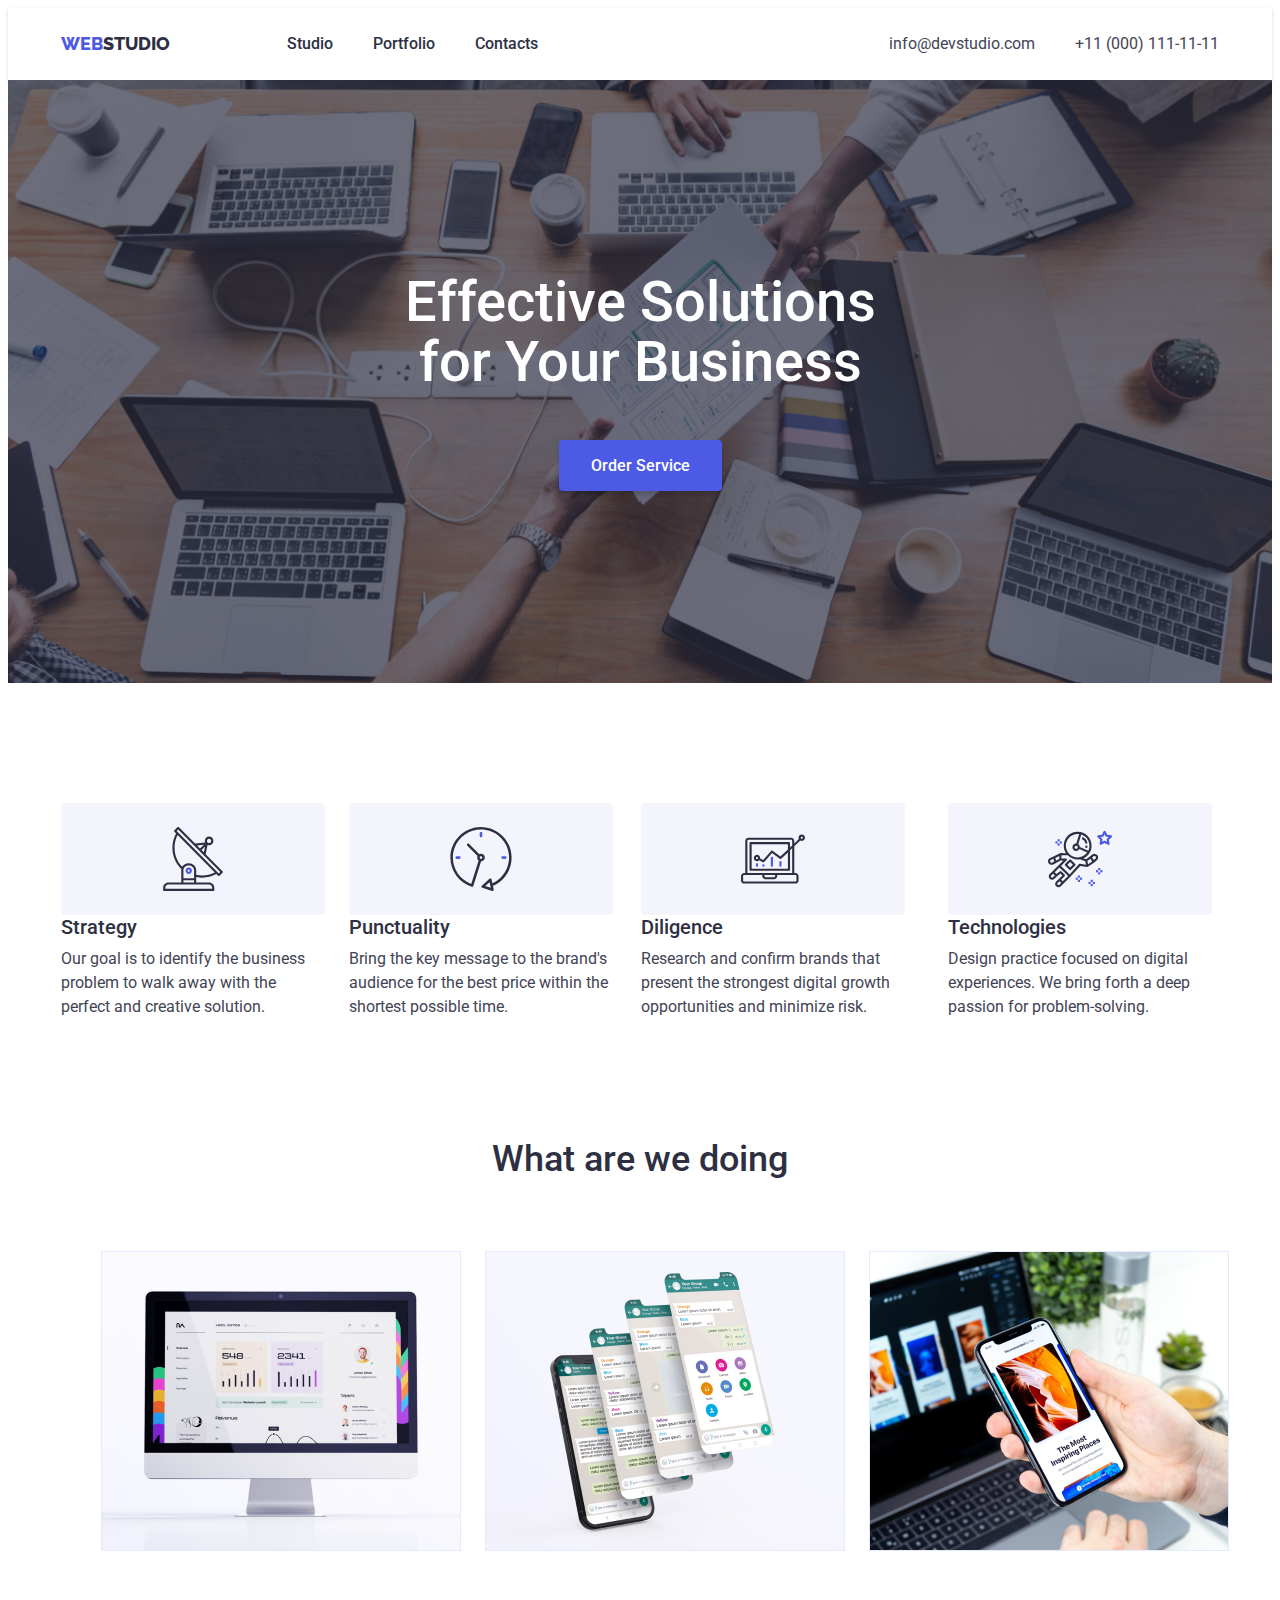
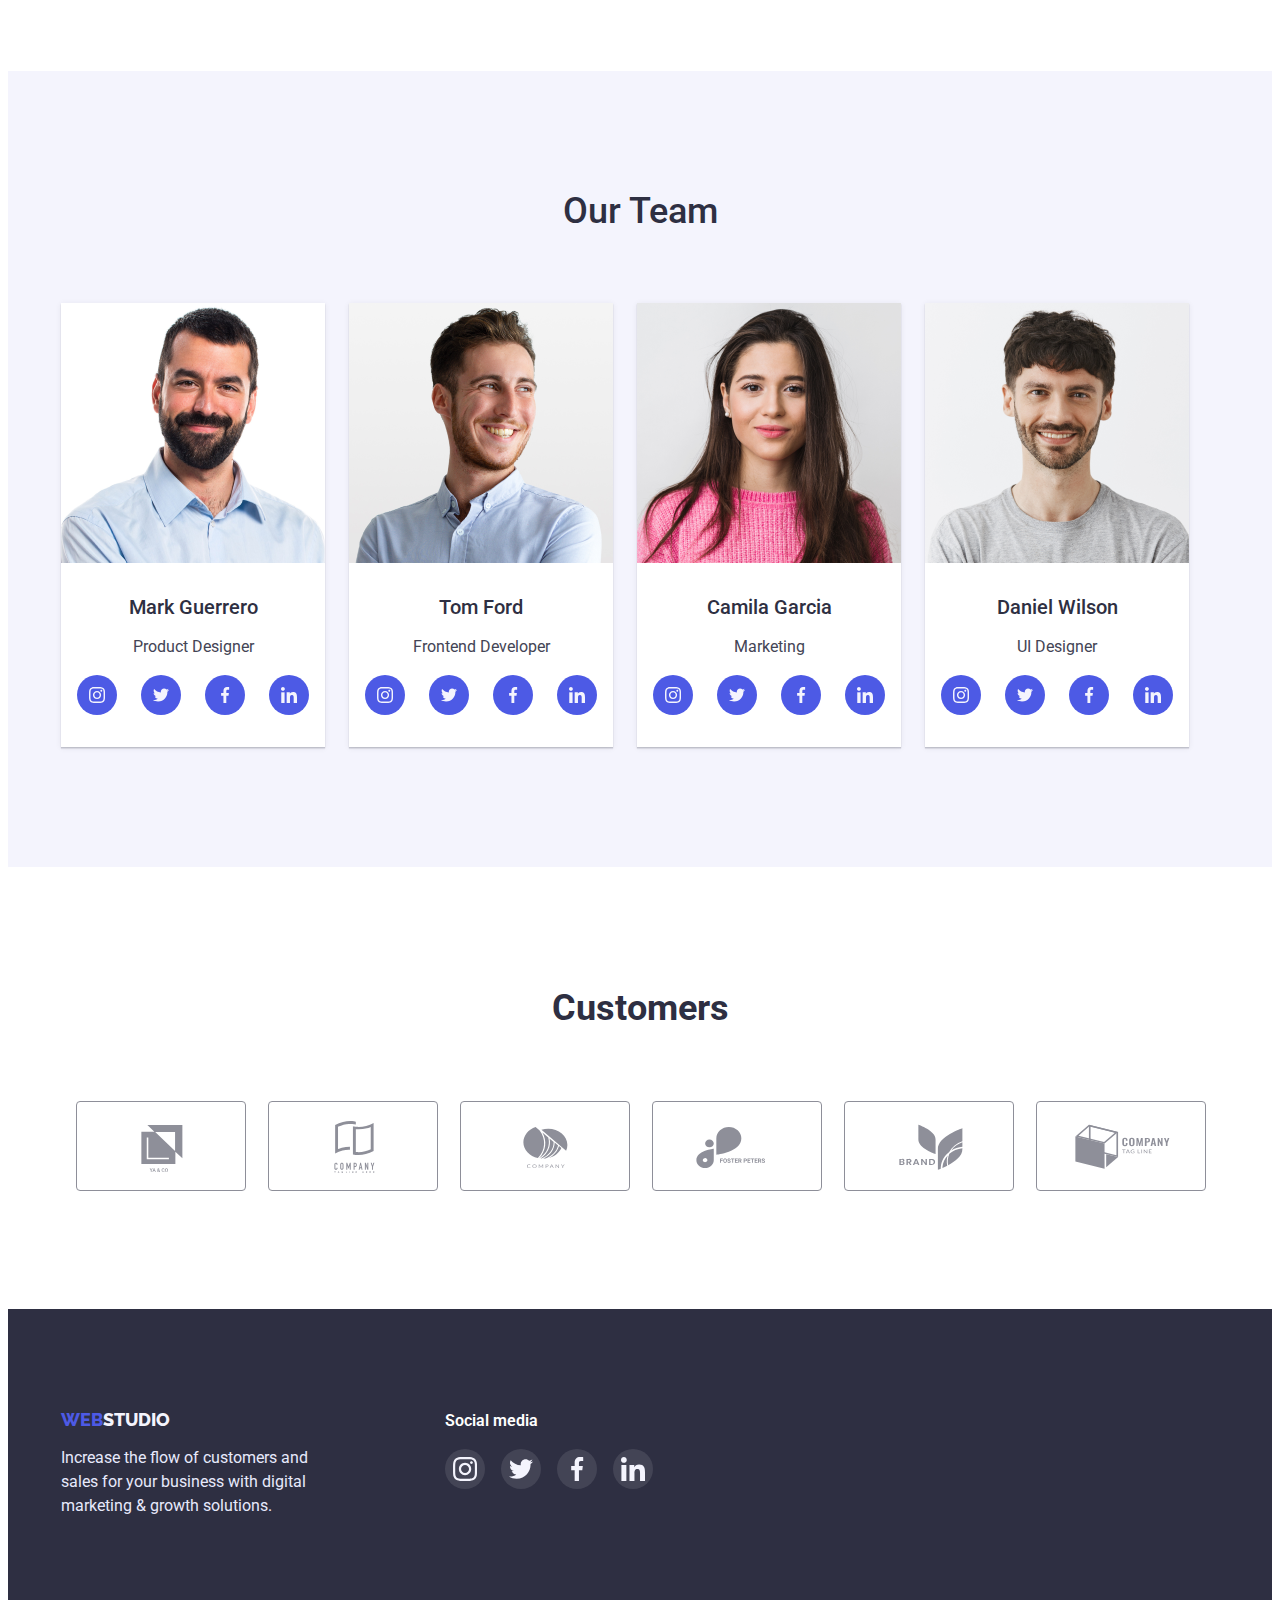
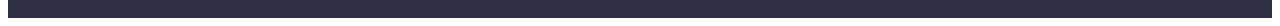
==== index.html @ 71800746 "1" ====
<!DOCTYPE html>
<html lang="en">
<head>
    <meta charset="UTF-8">
    <meta http-equiv="X-UA-Compatible" content="IE=edge">
    <meta name="viewport" content="width=device-width, initial-scale=1.0">
    <title>Module-1</title>
    <link rel="stylesheet" href="https://cdnjs.cloudflare.com/ajax/libs/modern-normalize/1.1.0/modern-normalize.min.css"
       integrity="sha512-wpPYUAdjBVSE4KJnH1VR1HeZfpl1ub8YT/NKx4PuQ5NmX2tKuGu6U/JRp5y+Y8XG2tV+wKQpNHVUX03MfMFn9Q=="
       crossorigin="anonymous" referrerpolicy="no-referrer" />
    <link rel="preconnect" href="https://fonts.googleapis.com">
    <link rel="preconnect" href="https://fonts.gstatic.com" crossorigin>
    <link href="https://fonts.googleapis.com/css2?family=Raleway:wght@800&family=Roboto:wght@400;500;700;900&display=swap"rel="stylesheet">
    <link rel="stylesheet" href="css/styles.css">
</head>
<body>
    <header class="header">
        <div class="container">
        <nav>
            <a class="header-logo link" href="/"><span class="web">WEB</span>STUDIO</a>
            <ul>
                <li class="list-none header-list"><a class="header-pages link" href="index.html">Studio</a></li>
                <li class="list-none header-list"><a class="header-pages link" href="portfolio.html">Portfolio</a></li>
                <li class="list-none header-list"><a class="header-pages link" href="/">Contacts</a></li>
            </ul>
        </nav>
        
        <ul>
            <li class="list-none header-list">
                <a class="header-info link" href="mailto:info@devstudio.com">info@devstudio.com</a>
            </li>
            <li class="list-none header-list">
                <a class="header-info link" href="tel:+11(000)1111111">+11 (000) 111-11-11</a>
            </li>
        </ul>
        </div>
    </header>

    <main>

        <!-- section-1 -->

        <section class="section-one">
            <div class="container">
            <h1 class="section-one-title">Effective Solutions <br> for Your Business</h1>
            <button class="section-one-btn" type="button">Order Service</button>
            </div>
        </section>

        <!-- section-2 -->

        <section class="section-two">
            <div class="container">
            <!-- <h2>section-2</h2> -->
            <ul class="sctn-prof-list">
                <li class="list-none sctn-prof">
                    <div class="section-two-svg-list">
                            <svg class="section-two-svg">
                                <use href="./images/section-two-svg.svg#icon-antenna"></use>
                            </svg>
                    </div>
                    <h3 class="section-two-puncts">Strategy</h3>
                    <p class="section-two-info">Our goal is to identify the business
                    problem to walk away with the perfect and creative solution.</p>
                </li>
                <li class="list-none sctn-prof">
                    <div class="section-two-svg-list">
                            <svg class="section-two-svg">
                                <use href="./images/section-two-svg.svg#icon-clock"></use>
                            </svg>
                    </div>
                    <h3 class="section-two-puncts">Punctuality</h3>
                    <p class="section-two-info">Bring the key message to the brand's audience for the best price within the shortest possible time.
                    </p>
                </li>
                <li class="list-none sctn-prof">
                    <div class="section-two-svg-list">
                            <svg class="section-two-svg">
                                <use href="./images/section-two-svg.svg#icon-diagram"></use>
                            </svg>
                    </div>
                    <h3 class="section-two-puncts">Diligence</h3>
                    <p class="section-two-info">Research and confirm brands that present the strongest digital growth opportunities and minimize risk.</p>                  
                </li>
                <li class="list-none sctn-prof">
                    <div class="section-two-svg-list">
                            <svg class="section-two-svg">
                                <use href="./images/section-two-svg.svg#icon-astronaut"></use>
                            </svg>
                    </div>
                    <h3 class="section-two-puncts">Technologies</h3>
                    <p class="section-two-info">Design practice focused on digital experiences. We bring forth a deep passion for problem-solving.</p>
                </li>
            </ul>
            </div>
        </section>

        <!-- section-3 -->

        <section class="section-three">
            <div class="container">
            <h2 class="section-three-title">What are we doing</h2>
            <ul class="photos-three">
                <li class="list-none margin-three">
                    <img class="section-three-photo" width="360" height="300" src="./images/photo-1.jpg" alt="computer.jpg">
                </li>
                <li class="list-none margin-three">
                    <img class="section-three-photo" width="360" height="300" src="./images/photo-2.jpg" alt="phone.jpg">
                </li>
                <li class="list-none margin-three">
                    <img class="section-three-photo" width="360" height="300" src="./images/photo-3.jpg" alt="phone.jpg">
                </li>
            </ul>
            </div>
        </section>

        <!-- section-4 -->

        <section class="section-four">
            <div class="container">
            <h2 class="section-four-title">Our Team</h2>
            <ul class="photos-four">
                <li class="list-none margin-four">
                    <img class="section-four-photo" width="264" height="260" src="./images/person-1.jpg" alt="Product Designer.jpg">
                    <div class="photo-text">
                    <h3 class="section-four-name">Mark Guerrero</h3>
                    <p class="section-four-prof">Product Designer</p>
                    <ul class="person-soc-list">
                        <li class="person-soc-item list-none">
                            <a href="#" class="person-soc-link">
                            <svg class="person-svg">
                                <use href="./images/icons-team.svg#icon-instagram"></use>
                            </svg>
                            </a>
                        </li>
                        <li class="person-soc-item list-none">
                            <a href="#" class="person-soc-link">
                                <svg class="person-svg">
                                    <use href="./images/icons-team.svg#icon-twitter"></use>
                                </svg>
                            </a>
                        </li>
                        <li class="person-soc-item list-none">
                            <a href="#" class="person-soc-link">
                                <svg class="person-svg">
                                    <use href="./images/icons-team.svg#icon-facebook"></use>
                                </svg>
                            </a>
                        </li>
                        <li class="person-soc-item list-none">
                            <a href="#" class="person-soc-link">
                                <svg class="person-svg">
                                    <use href="./images/icons-team.svg#icon-linkedin"></use>
                                </svg>
                            </a>
                        </li>
                    </ul>
                    </div>
                </li>
                <li class="list-none margin-four">
                    <img class="section-four-photo" width="264" height="260" src="./images/person-2.jpg" alt="Frontend Developer.jpg">
                    <div class="photo-text">
                    <h3 class="section-four-name">Tom Ford</h3>
                    <p class="section-four-prof">Frontend Developer</p>
                    <ul class="person-soc-list">
                        <li class="person-soc-item list-none">
                            <a href="#" class="person-soc-link">
                                <svg class="person-svg">
                                    <use href="./images/icons-team.svg#icon-instagram"></use>
                                </svg>
                            </a>
                        </li>
                        <li class="person-soc-item list-none">
                            <a href="#" class="person-soc-link">
                                <svg class="person-svg">
                                    <use href="./images/icons-team.svg#icon-twitter"></use>
                                </svg>
                            </a>
                        </li>
                        <li class="person-soc-item list-none">
                            <a href="#" class="person-soc-link">
                                <svg class="person-svg">
                                    <use href="./images/icons-team.svg#icon-facebook"></use>
                                </svg>
                            </a>
                        </li>
                        <li class="person-soc-item list-none">
                            <a href="#" class="person-soc-link">
                                <svg class="person-svg">
                                    <use href="./images/icons-team.svg#icon-linkedin"></use>
                                </svg>
                            </a>
                        </li>
                    </ul>
                    </div>
                </li>
                <li class="list-none margin-four">
                    <img class="section-four-photo" width="264" height="260" src="./images/person-3.jpg" alt="Marketing.jpg">
                    <div class="photo-text">
                    <h3 class="section-four-name">Camila Garcia</h3>
                    <p class="section-four-prof">Marketing</p>
                    <ul class="person-soc-list">
                        <li class="person-soc-item list-none">
                            <a href="#" class="person-soc-link">
                                <svg class="person-svg">
                                    <use href="./images/icons-team.svg#icon-instagram"></use>
                                </svg>
                            </a>
                        </li>
                        <li class="person-soc-item list-none">
                            <a href="#" class="person-soc-link">
                                <svg class="person-svg">
                                    <use href="./images/icons-team.svg#icon-twitter"></use>
                                </svg>
                            </a>
                        </li>
                        <li class="person-soc-item list-none">
                            <a href="#" class="person-soc-link">
                                <svg class="person-svg">
                                    <use href="./images/icons-team.svg#icon-facebook"></use>
                                </svg>
                            </a>
                        </li>
                        <li class="person-soc-item list-none">
                            <a href="#" class="person-soc-link">
                                <svg class="person-svg">
                                    <use href="./images/icons-team.svg#icon-linkedin"></use>
                                </svg>
                            </a>
                        </li>
                    </ul>
                    </div>
                </li>
                <li class="list-none margin-four">
                    <img class="section-four-photo" width="264" height="260" src="./images/person-4.jpg" alt="UI Designer.jpg">
                    <div class="photo-text">
                    <h3 class="section-four-name">Daniel Wilson</h3>
                    <p class="section-four-prof">UI Designer</p>
                    <ul class="person-soc-list">
                        <li class="person-soc-item list-none">
                            <a href="#" class="person-soc-link">
                                <svg class="person-svg">
                                    <use href="./images/icons-team.svg#icon-instagram"></use>
                                </svg>
                            </a>
                        </li>
                        <li class="person-soc-item list-none">
                            <a href="#" class="person-soc-link">
                                <svg class="person-svg">
                                    <use href="./images/icons-team.svg#icon-twitter"></use>
                                </svg>
                            </a>
                        </li>
                        <li class="person-soc-item list-none">
                            <a href="#" class="person-soc-link">
                                <svg class="person-svg">
                                    <use href="./images/icons-team.svg#icon-facebook"></use>
                                </svg>
                            </a>
                        </li>
                        <li class="person-soc-item list-none">
                            <a href="#" class="person-soc-link">
                                <svg class="person-svg">
                                    <use href="./images/icons-team.svg#icon-linkedin"></use>
                                </svg>
                            </a>
                        </li>
                    </ul>
                    </div>
                </li>
            </ul>
            </div>
        </section>

        <!-- Section Customers-->

        <section class="sctn-customers">
            <div class="container">
            <h2 class="customers-name">Customers</h2>
                <ul class="customers-list">
                    <li class="customers-item list-none">
                        <a href="#" class="custom-link">
                        <svg class="custom-svg">
                            <use href="./images/customers.svg#icon-Logo-one"></use>
                        </svg>
                        </a>
                    </li>
                    <li class="customers-item list-none">
                        <a href="#" class="custom-link">
                        <svg class="custom-svg">
                            <use href="./images/customers.svg#icon-Logo-two"></use>
                        </svg>
                        </a>
                    </li>
                    <li class="customers-item list-none">
                        <a href="#" class="custom-link">
                        <svg class="custom-svg">
                            <use href="./images/customers.svg#icon-Logo-three" class="asd"></use>
                        </svg>
                        </a>
                    </li>
                    <li class="customers-item list-none">
                        <a href="#" class="custom-link">
                        <svg class="custom-svg">
                            <use href="./images/customers.svg#icon-Logo-four"></use>
                        </svg>
                        </a>
                    </li>
                    <li class="customers-item list-none">
                        <a href="#" class="custom-link">
                        <svg class="custom-svg">
                            <use href="./images/customers.svg#icon-Logo-five"></use>
                        </svg>
                        </a>
                    </li>
                    <li class="customers-item list-none">
                        <a href="#" class="custom-link">
                        <svg class="custom-svg">
                            <use href="./images/customers.svg#icon-Logo-six"></use>
                        </svg>
                        </a>
                    </li>
                </ul>
                </div>
        </section>
     
    </main>

    <footer class="footer">
        <div class="container footer-wraper">
            <div class="foot-logo">
                <a class="footer-logo link" href="/"><span class="footer-web">WEB</span>STUDIO</a>
                <p class="footer-info">Increase the flow of customers and sales for your business with digital marketing & growth
                solutions.</p>
            </div>

            <div class="footer-social-media">
                <p class="footer-soc-name">Social media</p>
                <ul class="footer-soc-list">
                    <li class="footer-soc-item list-none">
                        <a href="#" class="footer-soc-link">
                            <svg class="footer-svg">
                                <use href="./images/icons-team.svg#icon-instagram"></use>
                            </svg>
                        </a>
                    </li>
                    <li class="footer-soc-item list-none">
                        <a href="#" class="footer-soc-link">
                            <svg class="footer-svg">
                                <use href="./images/icons-team.svg#icon-twitter"></use>
                            </svg>
                        </a>
                    </li>
                    <li class="footer-soc-item list-none">
                        <a href="#" class="footer-soc-link">
                            <svg class="footer-svg">
                                <use href="./images/icons-team.svg#icon-facebook"></use>
                            </svg>
                        </a>
                    </li>
                    <li class="footer-soc-item list-none">
                        <a href="#" class="footer-soc-link">
                            <svg class="footer-svg">
                                <use href="./images/icons-team.svg#icon-linkedin"></use>
                            </svg>
                        </a>
                    </li>
                </ul>
            </div>        
        </div>
    </footer>

</body>
</html>
---- css/styles.css ----
:root {
    --white-color: #FFFFFF;
    --gray-color: #2E2F42;
    --bage-color: #E7E9FC;
    --blue-color: #4D5AE5;
}

body {
    font-family: 'Roboto', sans-serif;
    background: var(--white-color);
}

.list-none {
    list-style: none;
}

.link {
    text-decoration: none;
}

.container {
    max-width: 1158px;
    margin: 0 auto;
    padding-right: 15px;
    padding-left: 15px;
}

/*_______Header________*/

.header {
    box-shadow: 0px 2px 1px rgba(46, 47, 66, 0.08), 0px 1px 1px rgba(46, 47, 66, 0.16), 0px 1px 6px rgba(46, 47, 66, 0.08);
}

.header .container {
    display: flex;
    align-items: center;
    justify-content: space-between;
}

.header nav,
.header ul {
    display: flex;
    align-items: center;
}

.header-logo {
    font-family: 'Raleway';
    font-weight: 800;
    font-size: 18px;
    line-height: calc(24 / 18);
    color: var(--gray-color);
    padding-top: 24px;
    padding-bottom: 24px;
    margin-right: 77px;
}

.web {
    font-family: 'Raleway';
    font-weight: 800;
    font-size: 18px;
    line-height: calc(24 / 18);
    color: var(--blue-color);
}

.header-pages {
    font-weight: 500;
    font-size: 16px;
    line-height: calc(24 / 16);
    color: var(--gray-color);
    padding-top: 24px;
    padding-bottom: 24px;
}

.header-pages:hover {
    color: #434455;
}

.header-pages:focus {
    color: var(--blue-color);
}

.header-info {
    font-size: 16px;
    line-height: calc(24 / 16);
    color: #434455;
    padding-top: 24px;
    padding-bottom: 24px;
}

.header-info:hover {
    color: var(--blue-color);
}

.header-info:focus {
    color: var(--blue-color);
}

.header-list {
    margin-right: 40px;
}

.header-list:last-child {
    margin-right: 0;
}

/*_______Section-1________*/

.section-one {
    max-width: 1440px;   
    background-color: var(--gray-color);
    background-image: linear-gradient(rgba(46,47,66,0.7),rgba(46, 47, 66, 0.7)), url("../images/hero.jpg");
    background-position: center;
    background-repeat: no-repeat;
    background-size: cover;
    padding-top: 192px;
    padding-bottom: 192px;
    margin: 0 auto;
}


.section-one-title {
    font-weight: 500;
    font-size: 56px;
    line-height: calc(60 / 56);
    color: var(--white-color);
    text-align: center;
    margin: 0;
}

.section-one-btn {
    font-family: inherit;
    font-weight: 500;
    font-size: 16px;
    line-height: calc(19 / 16);
    color: var(--white-color);
    background: var(--blue-color);
    cursor: pointer;
    padding: 16px 32px;
    margin: 48px auto 0;
    display: block;
    border: none;
    box-shadow: 0px 4px 4px rgba(0, 0, 0, 0.15);
    border-radius: 4px;
}

.section-one-btn:hover {
    background: var(--blue-color);
    box-shadow: 0px 1px 6px rgba(46, 47, 66, 0.08), 0px 1px 1px rgba(46, 47, 66, 0.16), 0px 2px 1px rgba(46, 47, 66, 0.08);
    border-radius: 4px;
}

.section-one-btn:focus {
    background: #404BBF;
    box-shadow: 0px 4px 4px rgba(0, 0, 0, 0.15);
    border-radius: 4px;
}

/*_______Section-2________*/

.section-two {
    margin-top: 120px
}

.sctn-prof {
    margin-right: 24px;
}

.section-two-svg-list {
    width: 264px;
    height: 112px;
    background-color: #F4F4FD;
    border-radius: 4px;
    margin: 0;
    padding: 0;
    display: flex;
    align-items: center;
    justify-content: center;
}


.section-two-svg {
    width: 64px;
    height: 64px;
}

.sctn-prof:last-child {
    margin-right: 0;
}

.sctn-prof-list {
    margin: 0;
    padding: 0;
}

.section-two .container {
    display: flex;
    align-items: center;
}

.section-two ul {
    display: flex;
    align-items: center;
}

.section-two-puncts {
    font-weight: 500;
    font-size: 20px;
    line-height: calc(24 / 20);
    color: var(--gray-color);
    margin: 0;
    margin-bottom: 8px;
}

.section-two-info {
    font-size: 16px;
    line-height: calc(24 / 16);
    color: #434455;
    margin: 0;
    padding: 0;
}

/*_______Section-3________*/

.section-three {
    padding-top: 120px;
    padding-bottom: 120px;
}

.section-three-title {
    font-weight: 500;
    font-size: 36px;
    line-height: calc(40 / 36);
    color: var(--gray-color);
    margin: 0;
    margin-bottom: 72px;
    text-align: center;
}

.photos-three {
    display: flex;
    margin: 0;
}

.margin-three {
    margin-right: 24px;
}

.margin-three:last-child {
    margin-right: 0;
}

.section-three-photo {
    display: block;
}

/*_______Section-4________*/

.section-four {
    background: #F4F4FD;
    padding-top: 120px;
    padding-bottom: 120px;
}

.section-four-title {
    font-weight: 500;
    font-size: 36px;
    line-height: calc(40 / 36);
    color: var(--gray-color);
    text-align: center;
    margin: 0;
    margin-bottom: 72px;
}

.photos-four {
    display: flex;
    margin: 0;
    padding: 0;
}

.margin-four {
    margin-right: 24px;
    box-shadow: 0px 1px 6px rgba(46, 47, 66, 0.08), 0px 1px 1px rgba(46, 47, 66, 0.16), 0px 2px 1px rgba(46, 47, 66, 0.08);
}

.margin-four:last-child {
    margin-right: 0;
}

.section-four-photo {
    display: block;
}

.photo-text {
    padding: 32px 16px;
    background: var(--white-color);
    display: block;
}

.section-four-name {
    font-weight: 500;
    font-size: 20px;
    line-height: calc(24 / 20);
    color: var(--gray-color);
    text-align: center;
    margin: 0;
}

.section-four-prof {
    font-size: 16px;
    line-height: calc(24 / 16);
    color: #434455;
    text-align: center;
}

.person-soc-list {
    display: flex;
    align-items: center;
    margin: 0 auto;
    padding: 0;
}

.person-soc-item {
    margin-right: 24px;
    width: 40px;
    height: 40px;
}

.person-soc-item:last-child {
    margin-right: 0;
}

.person-soc-link {
    width: 100%;
    height: 100%;
    display: flex;
    align-items: center;
    justify-content: center;
    border-radius: 50%;
    background-color: #4D5AE5;
}

.person-svg {
    width: 16px;
    height: 16px;
}

/*_______Section Customers________*/

.sctn-customers {
    margin: 0;
    padding-top: 120px;
    padding-bottom: 120px;
}

.customers-name {
    font-weight: 700;
    font-size: 36px;
    line-height: 42px;
    color: #2E2F42;
    text-align: center;
    margin: 0;
    margin-bottom: 72px;
}

.customers-list {
    display: flex;
    justify-content: center;
    margin: 0;
    padding: 0;
}

.customers-item {
    width: 168px;
    height: 88px;
    border-radius: 4px;
    margin: 0;
    margin-right: 24px;
}

.customers-item:hover {
    
}

.customers-item:focus {
    
}

.customers-item:last-child {
    margin-right: 0;
}

.custom-link {
    width: 100%;
    height: 100%;
    border-radius: 4px;
    display: flex;
    align-items: center;
    justify-content: center;
    color: #8E8F99;
    border: 1px solid #8E8F99;
}

.custom-link:hover {
    color: #4D5AE5;
    border: 1px solid #4D5AE5;
}

.custom-link:focus {
    color: #4D5AE5;
    border: 1px solid #4D5AE5;
}

.custom-svg {
    width: 104px;
    height: 56px;
    fill: currentColor;
}



/*_______Footer________*/

.footer {
    background: var(--gray-color);
    padding-top: 100px;
    padding-bottom: 100px;
}

.footer-wraper {
    display: flex;
}

.footer-logo {
    font-family: 'Raleway';
    font-weight: 800;
    font-size: 18px;
    line-height: calc(21 / 18);
    color: #F4F4FD;
    margin-bottom: 16px;
    display: block;
}

.footer-web {
    font-family: 'Raleway';
    font-weight: 800;
    font-size: 18px;
    line-height: calc(21 / 18);
    color: var(--blue-color);
}

.footer-info {
    font-size: 16px;
    line-height: calc(24 / 16);
    color: #E7E9FC;
    width: 264px;
    margin: 0;
}

.footer-social-media {
    margin-left: 120px;
}

.footer-soc-name {
    font-weight: 600;
    font-size: 16px;
    line-height: 24px;
    color: #FFFFFF;
    margin: 0;
    margin-bottom: 16px;
}

.footer-soc-list {
    display: flex;
    padding: 0;
    margin: 0;
}

.footer-soc-item{
    width: 40px;
    height: 40px;
    margin-right: 16px;
}


.footer-soc-item:last-child {
    margin-right: 0;
}

.footer-soc-link {
    width: 100%;
    height: 100%;
    display: flex;
    align-items: center;
    justify-content: center;
    border-radius: 50%;
    background: rgba(255, 255, 255, 0.1);
}

.footer-soc-link:hover {
    background: #31D0AA;
}

.footer-soc-link:focus {
    background: #31D0AA;
}

.footer-svg {
    width: 24px;
    height: 24px;
}

.footer-svg:hover{
}


/*_______Portfolio________*/

.portfolio {
    padding-top: 96px;
    padding-bottom: 120px;
    margin: 0;
}

.portfolio-btn {
    font-family: inherit;
    font-weight: 500;
    font-size: 16px;
    line-height: calc(24 / 16);
    color: var(--blue-color);
    background: #F4F4FD;
    cursor: pointer;
    padding: 8px 16px;
    display: block;
    border: none;
    border: 1px solid #E7E9FC;
    border-radius: 4px;
}

.portn-btn {
    display: flex;
    justify-content: center;
    padding: 0;
    margin: 0;
    margin-bottom: 72px;
}

.port-btn-list {
    margin-right: 24px;

}

.port-btn-list:last-child {
    margin-right: 0;
}

.portfolio-btn {
    padding: 12px 24px;
}

.portfolio-btn:hover {
    background: var(--blue-color);
    color: var(--white-color);
    box-shadow: 0px 3px 1px rgba(0, 0, 0, 0.1), 0px 2px 1px rgba(0, 0, 0, 0.08), 0px 2px 2px rgba(0, 0, 0, 0.12);
    border-radius: 4px;
}

.portfolio-btn:focus {
    background: var(--blue-color);
    color: var(--white-color);
    box-shadow: 0px 3px 1px rgba(0, 0, 0, 0.1), 0px 2px 1px rgba(0, 0, 0, 0.08), 0px 2px 2px rgba(0, 0, 0, 0.12);
    border-radius: 4px;
}

.port-photo {
    display: flex;
    flex-wrap: wrap;
    padding: 0;
    margin: 0;
    gap: 48px 24px;
}

.port-photo-list {
    display: flex;
}

.portfolio-link{
    display: block;
    box-shadow: 0px 1px 6px rgba(46, 47, 66, 0.08);
}

.portfolio-link:hover{
    box-shadow: 0px 1px 6px rgba(46, 47, 66, 0.08), 0px 1px 1px rgba(46, 47, 66, 0.16), 0px 2px 1px rgba(46, 47, 66, 0.08);
}

.portfolio-link:focus{
    box-shadow: 0px 1px 6px rgba(46, 47, 66, 0.08), 0px 1px 1px rgba(46, 47, 66, 0.16), 0px 2px 1px rgba(46, 47, 66, 0.08);
}

.portfolio-photo {
    display: block;
}

.port-photo-text {
    border-top: none;
    padding: 32px 16px; 
}


.portfolio-name {
    font-weight: 500;
    font-size: 20px;
    line-height: calc(24 / 20);
    color: var(--gray-color);
    margin: 0;
}

.portfolio-prod {
    font-size: 16px;
    line-height: calc(24 / 16);
    color: #434455;
}
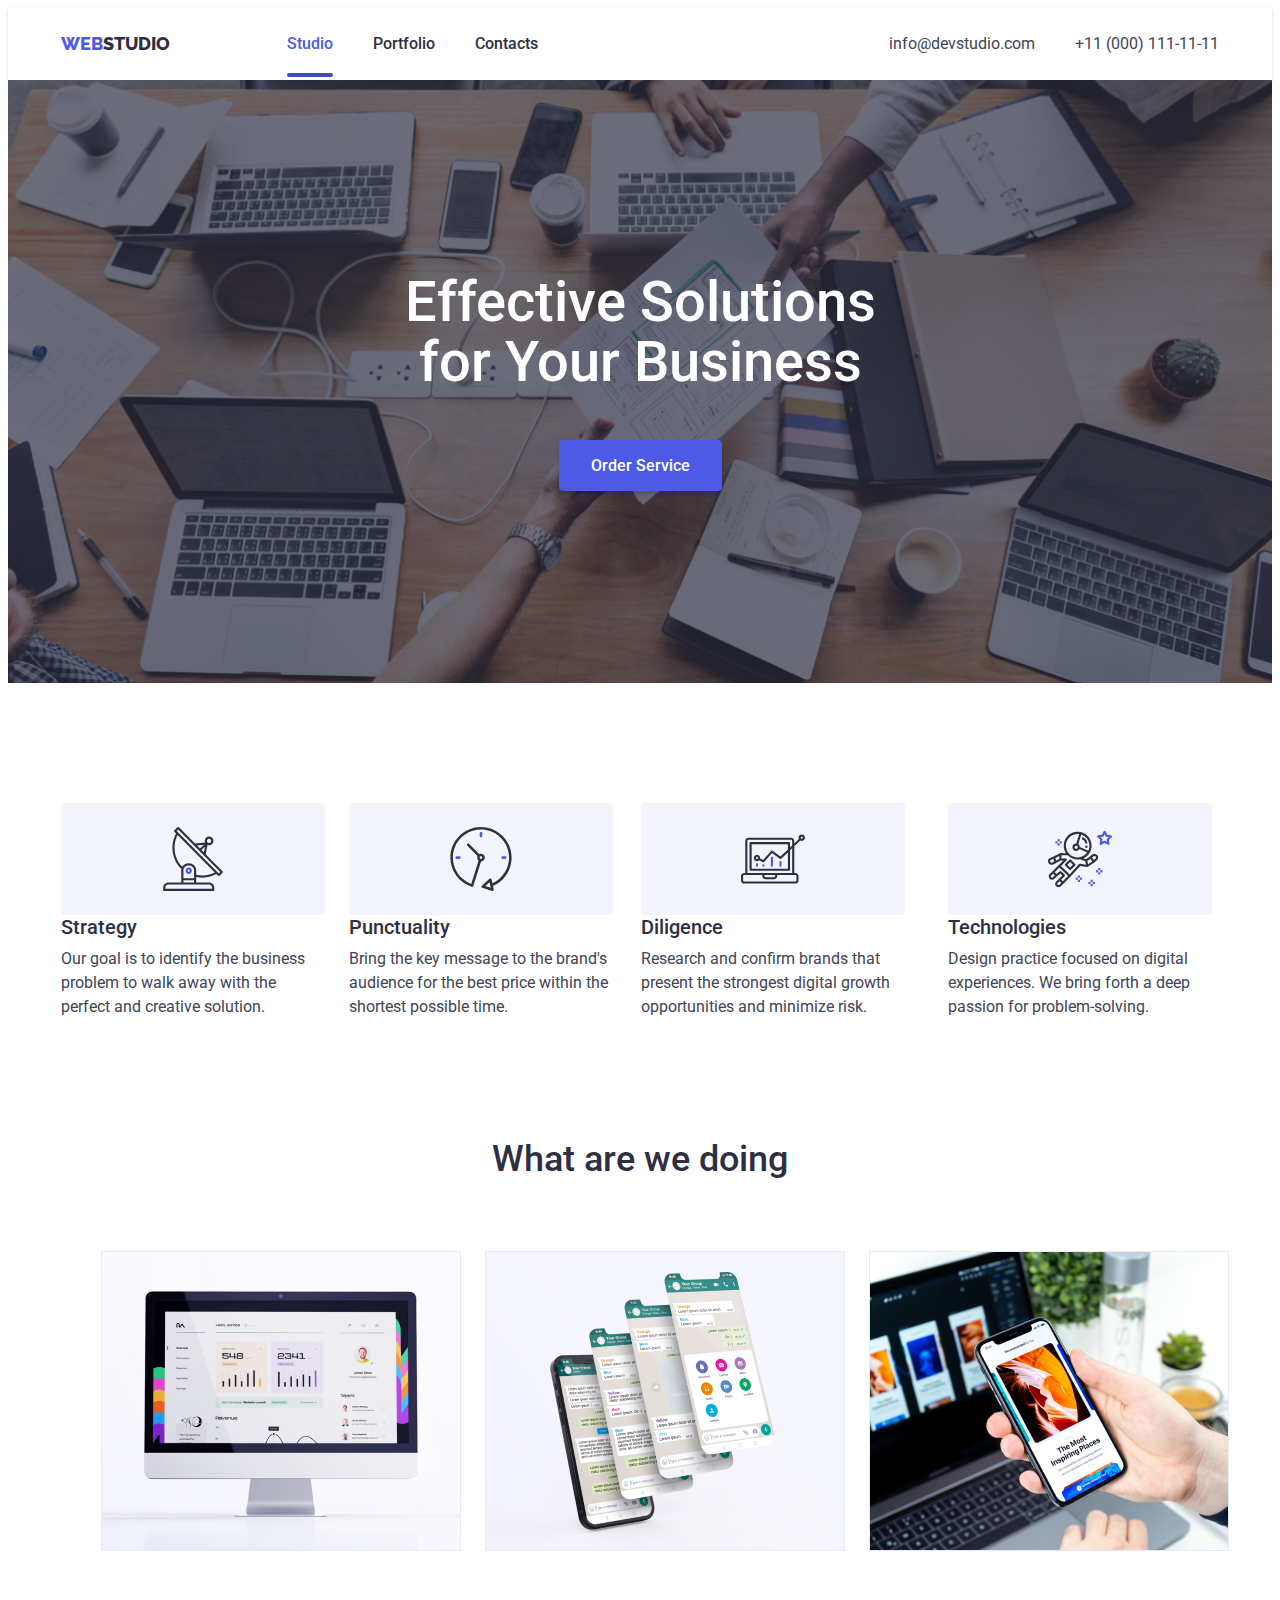
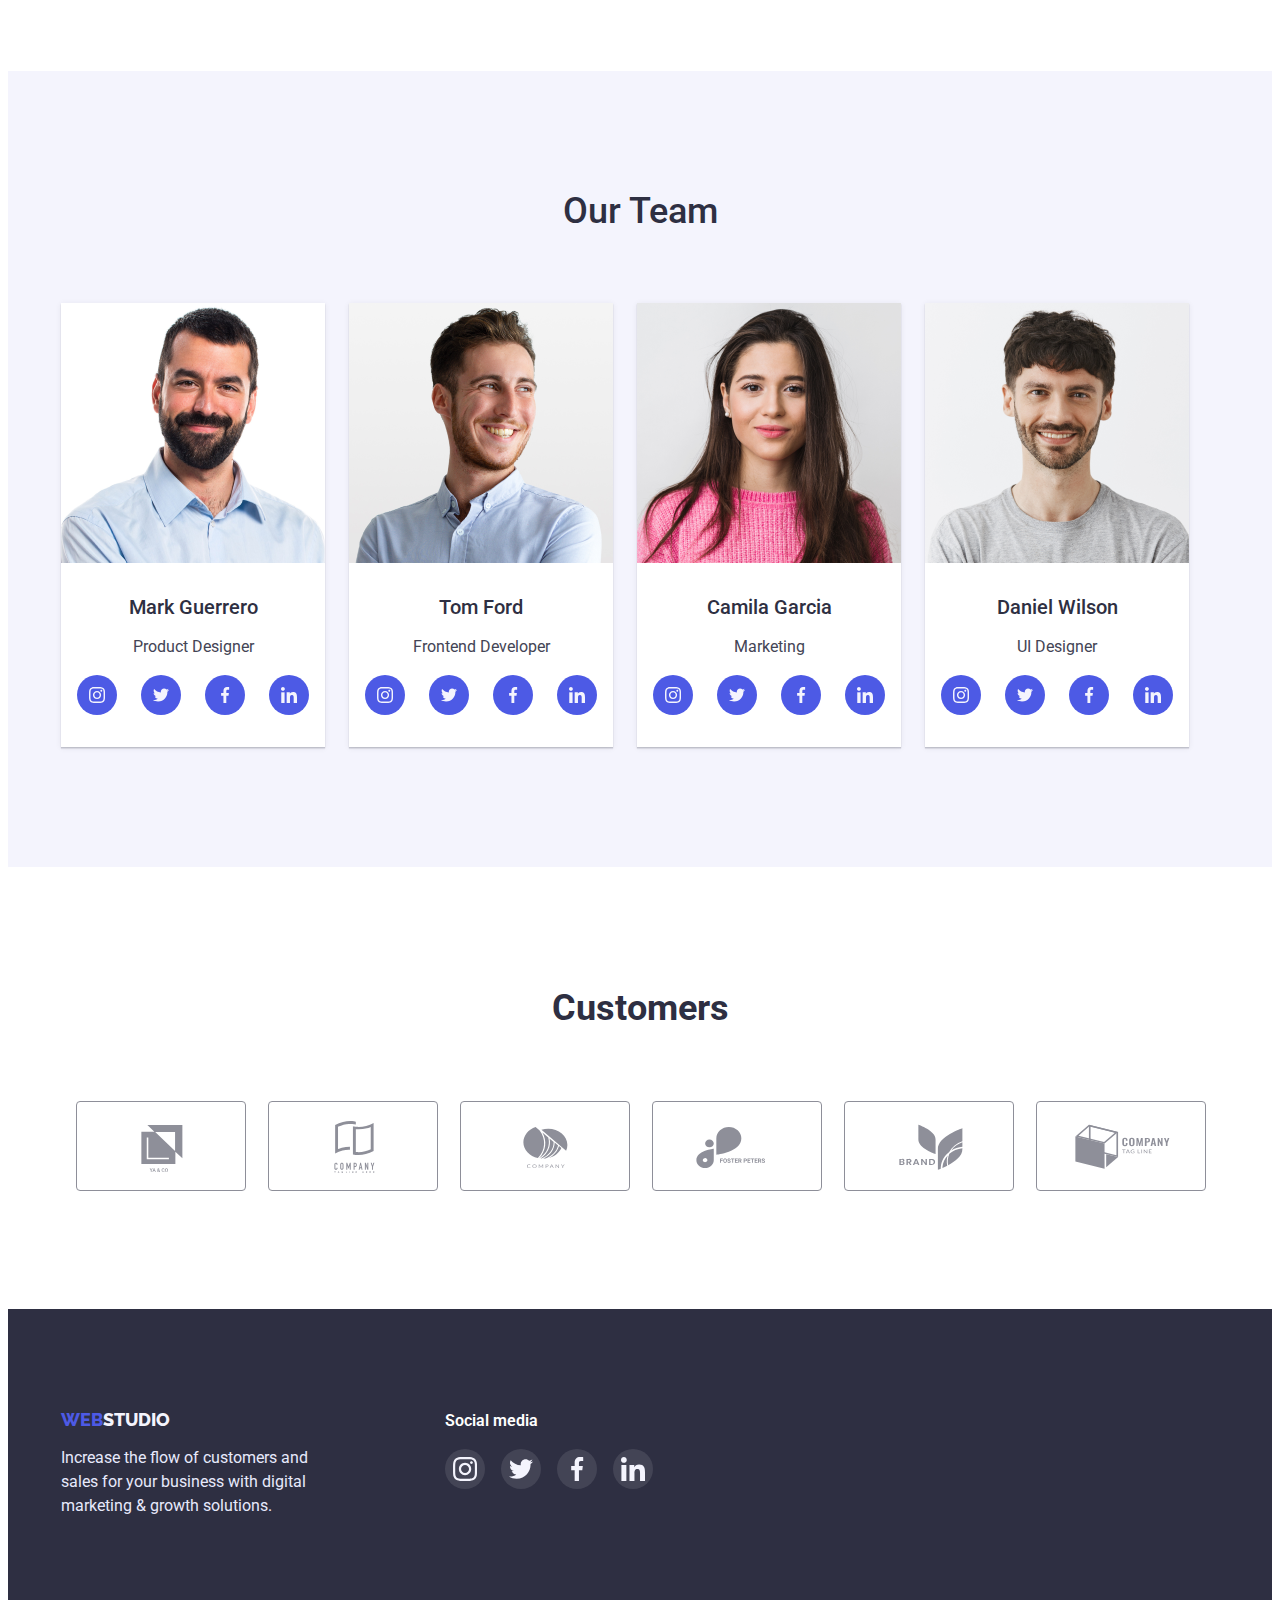
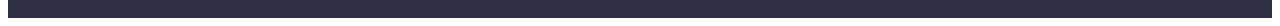
==== commit 72482876: "Update styles.css" ====
--- a/index.html
+++ b/index.html
@@ -17,9 +17,9 @@
     <header class="header">
         <div class="container">
         <nav>
-            <a class="header-logo link" href="/"><span class="web">WEB</span>STUDIO</a>
+            <a class="header-logo  link" href="/"><span class="web">WEB</span>STUDIO</a>
             <ul>
-                <li class="list-none header-list"><a class="header-pages link" href="index.html">Studio</a></li>
+                <li class="list-none header-list"><a class="header-pages active link" href="index.html">Studio</a></li>
                 <li class="list-none header-list"><a class="header-pages link" href="portfolio.html">Portfolio</a></li>
                 <li class="list-none header-list"><a class="header-pages link" href="/">Contacts</a></li>
             </ul>
@@ -43,7 +43,7 @@
         <section class="section-one">
             <div class="container">
             <h1 class="section-one-title">Effective Solutions <br> for Your Business</h1>
-            <button class="section-one-btn" type="button">Order Service</button>
+            <button class="section-one-btn"  type="button" data-modal-open>Order Service</button>
             </div>
         </section>
 
@@ -370,5 +370,18 @@
         </div>
     </footer>
 
+    <!--Modal-->
+
+    <div class="backdrop is-hidden" data-modal>
+        <div class="modal">
+            <button type="button" data-modal-close class="modal-close" >
+            <svg class="modal-svg" >
+                <use href="./images/close-icon.svg#icon-close-icon"></use>
+            </svg>
+            </button>
+        </div>
+    </div>
+
+    <script src="./js/modal.js"></script>
 </body>
 </html>--- a/css/styles.css
+++ b/css/styles.css
@@ -3,6 +3,7 @@
     --gray-color: #2E2F42;
     --bage-color: #E7E9FC;
     --blue-color: #4D5AE5;
+    --overlay-time: 250ms cubic-bezier(0.4, 0, 0.2, 1);
 }
 
 body {
@@ -29,6 +30,7 @@
 
 .header {
     box-shadow: 0px 2px 1px rgba(46, 47, 66, 0.08), 0px 1px 1px rgba(46, 47, 66, 0.16), 0px 1px 6px rgba(46, 47, 66, 0.08);
+
 }
 
 .header .container {
@@ -69,7 +71,39 @@
     color: var(--gray-color);
     padding-top: 24px;
     padding-bottom: 24px;
-}
+    position: relative;
+    transition: color var(--overlay-time);
+}
+
+.header-pages.active{
+    color: var(--blue-color);
+    position: relative;
+}
+
+.header-pages.active::after {
+    position: absolute;
+    display: block;
+    content: '';
+    width: 100%;
+    height: 4px;
+    left: 0;
+    bottom: 0;
+    background: #404BBF;
+    border-radius: 2px;
+}
+
+/*
+.header-pages:hover::after {
+    background: #404BBF;
+    border-radius: 2px;
+
+}
+
+.header-pages:focus::after {
+    background: #404BBF;
+    border-radius: 2px;
+}*/
+
 
 .header-pages:hover {
     color: #434455;
@@ -85,6 +119,7 @@
     color: #434455;
     padding-top: 24px;
     padding-bottom: 24px;
+    transition: color var(--overlay-time);
 }
 
 .header-info:hover {
@@ -98,6 +133,10 @@
 .header-list {
     margin-right: 40px;
 }
+
+
+
+
 
 .header-list:last-child {
     margin-right: 0;
@@ -141,16 +180,17 @@
     border: none;
     box-shadow: 0px 4px 4px rgba(0, 0, 0, 0.15);
     border-radius: 4px;
+    transition: background-color var(--overlay-time), box-shadow var(--overlay-time);
 }
 
 .section-one-btn:hover {
-    background: var(--blue-color);
+    background-color: var(--blue-color);
     box-shadow: 0px 1px 6px rgba(46, 47, 66, 0.08), 0px 1px 1px rgba(46, 47, 66, 0.16), 0px 2px 1px rgba(46, 47, 66, 0.08);
     border-radius: 4px;
 }
 
 .section-one-btn:focus {
-    background: #404BBF;
+    background-color: #404BBF;
     box-shadow: 0px 4px 4px rgba(0, 0, 0, 0.15);
     border-radius: 4px;
 }
@@ -398,6 +438,7 @@
     justify-content: center;
     color: #8E8F99;
     border: 1px solid #8E8F99;
+    transition: color var(--overlay-time), border var(--overlay-time);;
 }
 
 .custom-link:hover {
@@ -494,10 +535,11 @@
     justify-content: center;
     border-radius: 50%;
     background: rgba(255, 255, 255, 0.1);
+    transition: background-color var(--overlay-time);
 }
 
 .footer-soc-link:hover {
-    background: #31D0AA;
+    background-color: #31D0AA;
 }
 
 .footer-soc-link:focus {
@@ -555,10 +597,13 @@
 
 .portfolio-btn {
     padding: 12px 24px;
+    transition: background-color var(--overlay-time),
+     color var(--overlay-time),
+    box-shadow var(--overlay-time);
 }
 
 .portfolio-btn:hover {
-    background: var(--blue-color);
+    background-color: var(--blue-color);
     color: var(--white-color);
     box-shadow: 0px 3px 1px rgba(0, 0, 0, 0.1), 0px 2px 1px rgba(0, 0, 0, 0.08), 0px 2px 2px rgba(0, 0, 0, 0.12);
     border-radius: 4px;
@@ -583,9 +628,12 @@
     display: flex;
 }
 
+
 .portfolio-link{
     display: block;
     box-shadow: 0px 1px 6px rgba(46, 47, 66, 0.08);
+    position: relative;
+    transition: box-shadow var(--overlay-time);
 }
 
 .portfolio-link:hover{
@@ -596,8 +644,42 @@
     box-shadow: 0px 1px 6px rgba(46, 47, 66, 0.08), 0px 1px 1px rgba(46, 47, 66, 0.16), 0px 2px 1px rgba(46, 47, 66, 0.08);
 }
 
+.port-overlay{
+    position: relative;
+    overflow: hidden;
+}
+
 .portfolio-photo {
     display: block;
+}
+
+
+.text-on-photo{
+    display: inline-block;
+    position: absolute;
+    top: 0;
+    left: 0;
+    color:#F4F4FD;
+    background-color: rgba(77, 90, 229);
+    width: 100%;
+    height: 100%;
+    margin: 0;
+
+    font-weight: 500;
+    font-size: 16px;
+    line-height: 24px;
+    padding: 40px 32px 164px;
+    transform: translate(0,100%);
+}
+
+.port-photo-list:hover .text-on-photo{
+    transform: translate(0 , 0);
+    transition: transform 250ms cubic-bezier(0.4, 0, 0.2, 1);
+}
+
+.port-photo-list:focus .text-on-photo {
+    transform: translate(0, 0);
+    transition: transform 250ms cubic-bezier(0.4, 0, 0.2, 1);
 }
 
 .port-photo-text {
@@ -618,4 +700,63 @@
     font-size: 16px;
     line-height: calc(24 / 16);
     color: #434455;
-}+}
+
+
+/*_______Modal-Window________*/
+
+.backdrop{
+    position: fixed;
+    z-index: 100;
+    top: 0;
+    left: 0;
+    width: 100%;
+    height: 100%;
+    background: rgba(46, 47, 66, 0.4);
+    transition: opacity var(--overlay-time), visibility var(--overlay-time);
+}
+
+.backdrop.is-hidden{
+    opacity: 0;
+    visibility: hidden;
+    pointer-events: none;
+}
+
+.modal{
+    position: absolute;
+    width: 408px;
+    height: 576px;
+    left: 50%;
+    top: 88px;
+    transform: translateX(-50%);
+    background: #FCFCFC;
+    box-shadow: 0px 1px 1px rgba(0, 0, 0, 0.14), 0px 1px 3px rgba(0, 0, 0, 0.12), 0px 2px 1px rgba(0, 0, 0, 0.2);
+    border-radius: 4px;
+}
+
+.modal-close {
+    display: flex;
+    justify-content: center;
+    align-items: center;
+    position: absolute;
+    background: #E7E9FC;
+    border: 1px solid rgba(0, 0, 0, 0.1);
+    border-radius: 50%;
+    width: 24px;
+    height: 24px;
+    left: 360px;
+    top: 24px;
+    padding: 0;
+    margin: 0;
+    cursor: pointer;
+}
+
+.modal-close:hover,
+.modal-close:focus{
+}
+
+.modal-svg{
+    width: 8px;
+    height: 8px;
+}
+
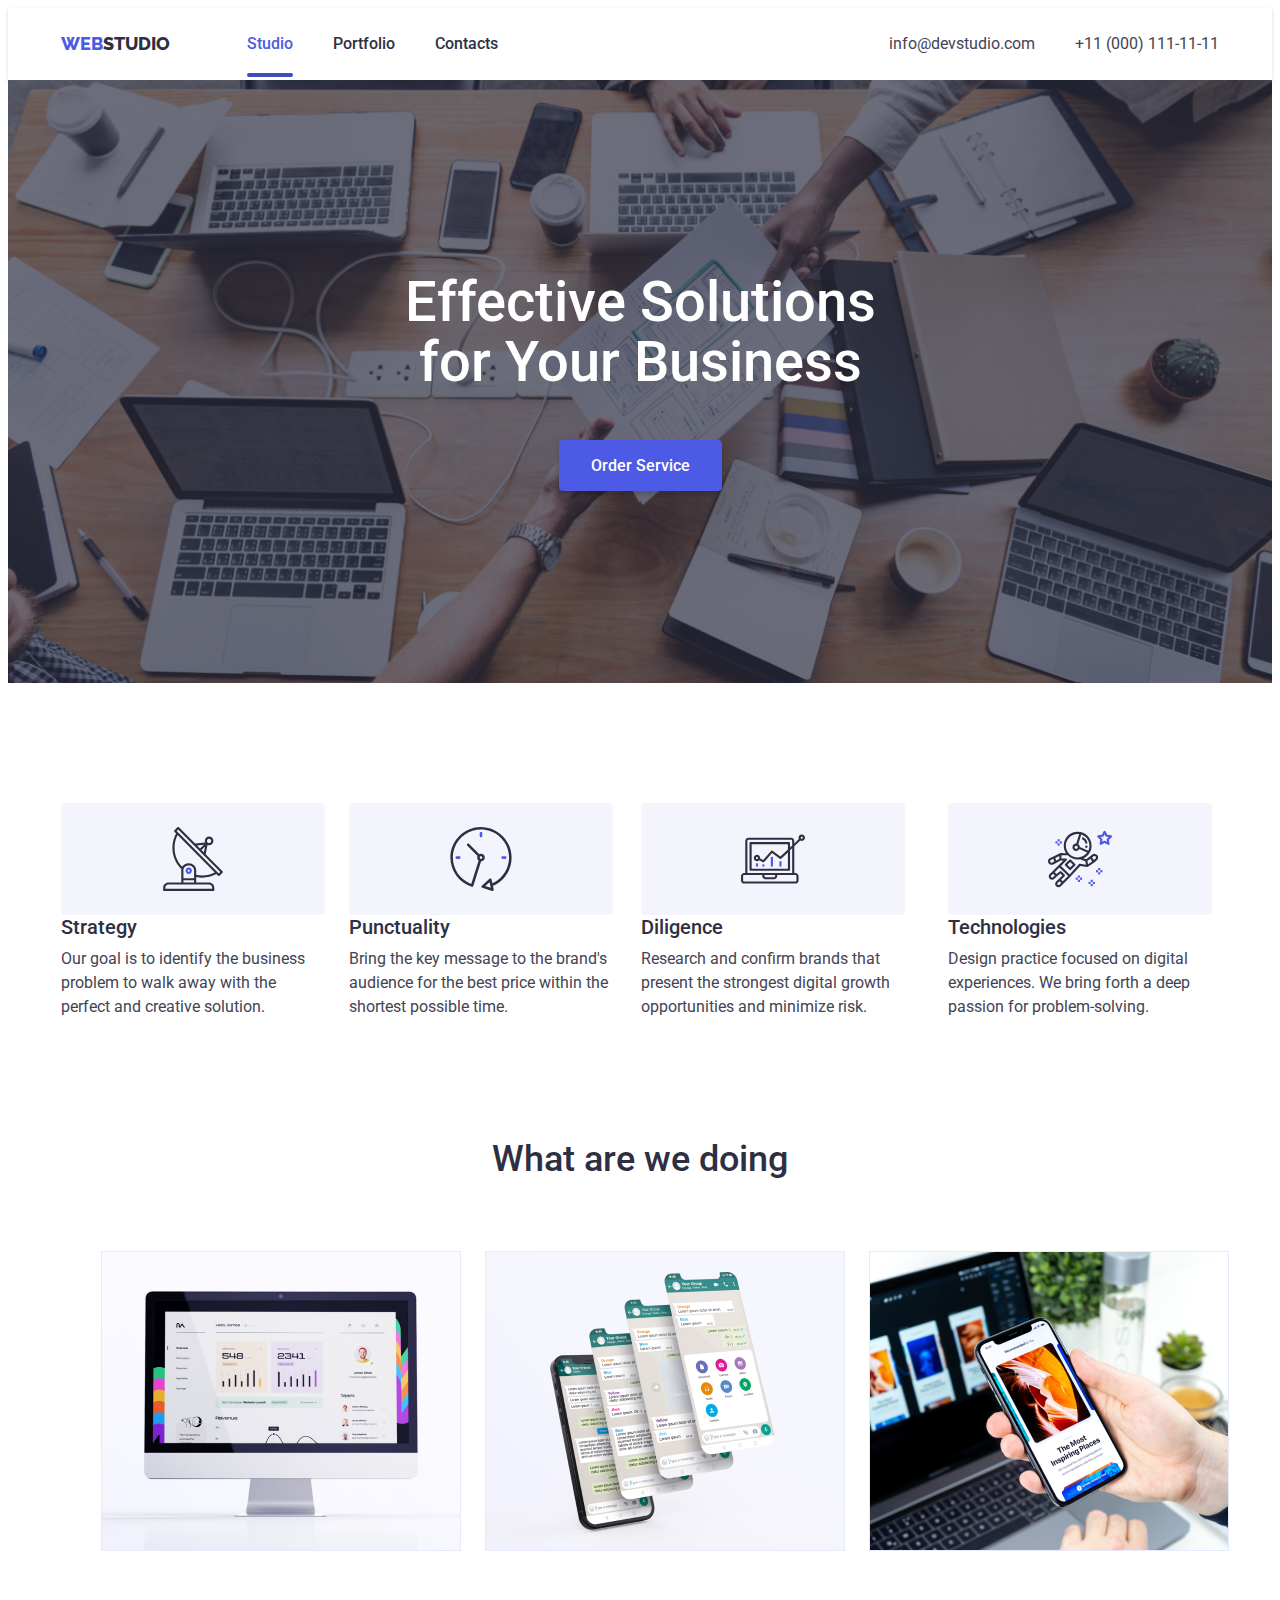
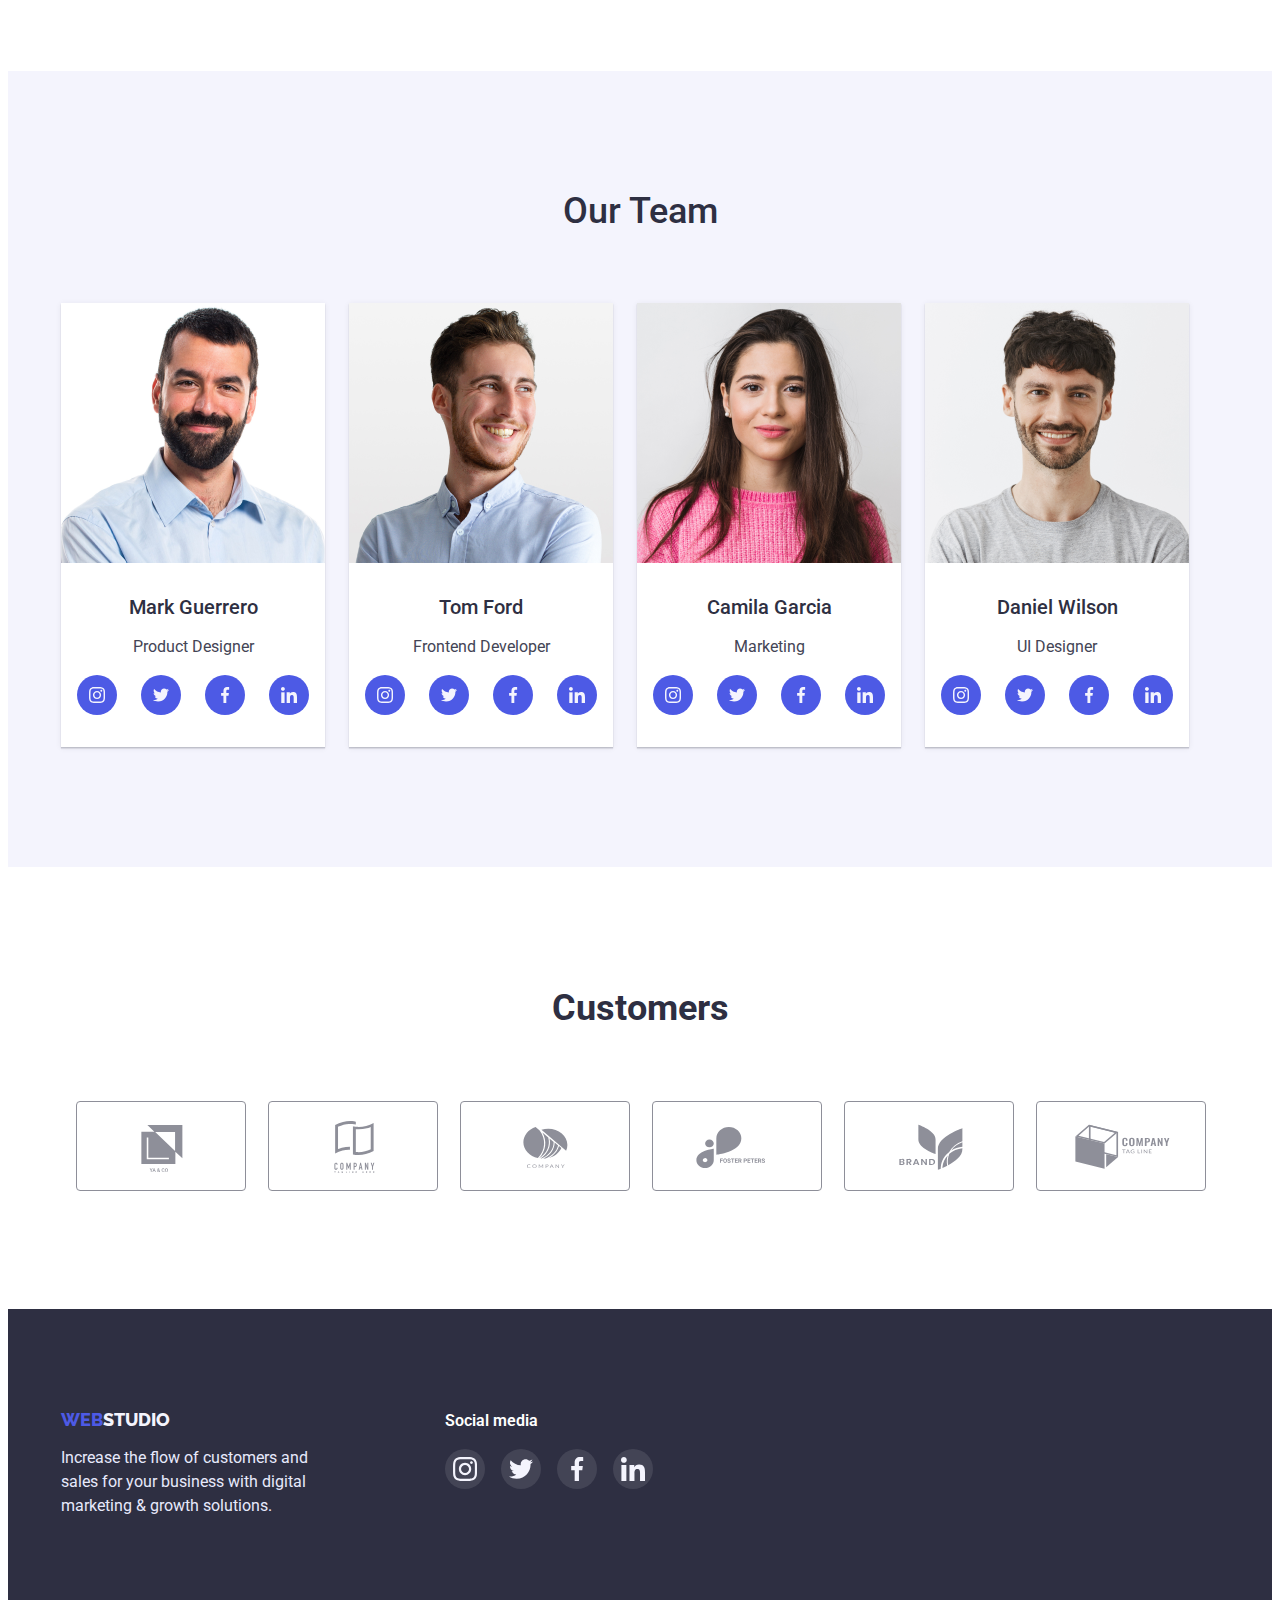
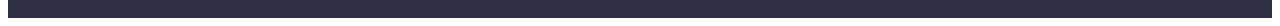
==== commit de1f9262: "123" ====
--- a/index.html
+++ b/index.html
@@ -18,7 +18,7 @@
         <div class="container">
         <nav>
             <a class="header-logo  link" href="/"><span class="web">WEB</span>STUDIO</a>
-            <ul>
+            <ul class="header-ul">
                 <li class="list-none header-list"><a class="header-pages active link" href="index.html">Studio</a></li>
                 <li class="list-none header-list"><a class="header-pages link" href="portfolio.html">Portfolio</a></li>
                 <li class="list-none header-list"><a class="header-pages link" href="/">Contacts</a></li>
--- a/css/styles.css
+++ b/css/styles.css
@@ -64,6 +64,11 @@
     color: var(--blue-color);
 }
 
+.header-ul{
+    margin: 0;
+    padding: 0;
+}
+
 .header-pages {
     font-weight: 500;
     font-size: 16px;
@@ -91,18 +96,6 @@
     background: #404BBF;
     border-radius: 2px;
 }
-
-/*
-.header-pages:hover::after {
-    background: #404BBF;
-    border-radius: 2px;
-
-}
-
-.header-pages:focus::after {
-    background: #404BBF;
-    border-radius: 2px;
-}*/
 
 
 .header-pages:hover {
@@ -670,6 +663,7 @@
     line-height: 24px;
     padding: 40px 32px 164px;
     transform: translate(0,100%);
+    transition: transform var(--overlay-time);
 }
 
 .port-photo-list:hover .text-on-photo{
@@ -677,10 +671,12 @@
     transition: transform 250ms cubic-bezier(0.4, 0, 0.2, 1);
 }
 
-.port-photo-list:focus .text-on-photo {
+.port-photo-list:focus .text-on-photo{
     transform: translate(0, 0);
     transition: transform 250ms cubic-bezier(0.4, 0, 0.2, 1);
 }
+
+
 
 .port-photo-text {
     border-top: none;
@@ -749,14 +745,22 @@
     padding: 0;
     margin: 0;
     cursor: pointer;
+    transition: background-color var(--overlay-time), 
+    color var(--overlay-time);
 }
 
 .modal-close:hover,
 .modal-close:focus{
+    color: #FFFFFF;
+    background-color: var(--blue-color);
+    box-shadow: 0px 1px 6px rgba(46, 47, 66, 0.08), 0px 1px 1px rgba(46, 47, 66, 0.16), 0px 2px 1px rgba(46, 47, 66, 0.08);
 }
 
 .modal-svg{
     width: 8px;
     height: 8px;
-}
-
+    fill: currentColor;
+}
+
+
+
